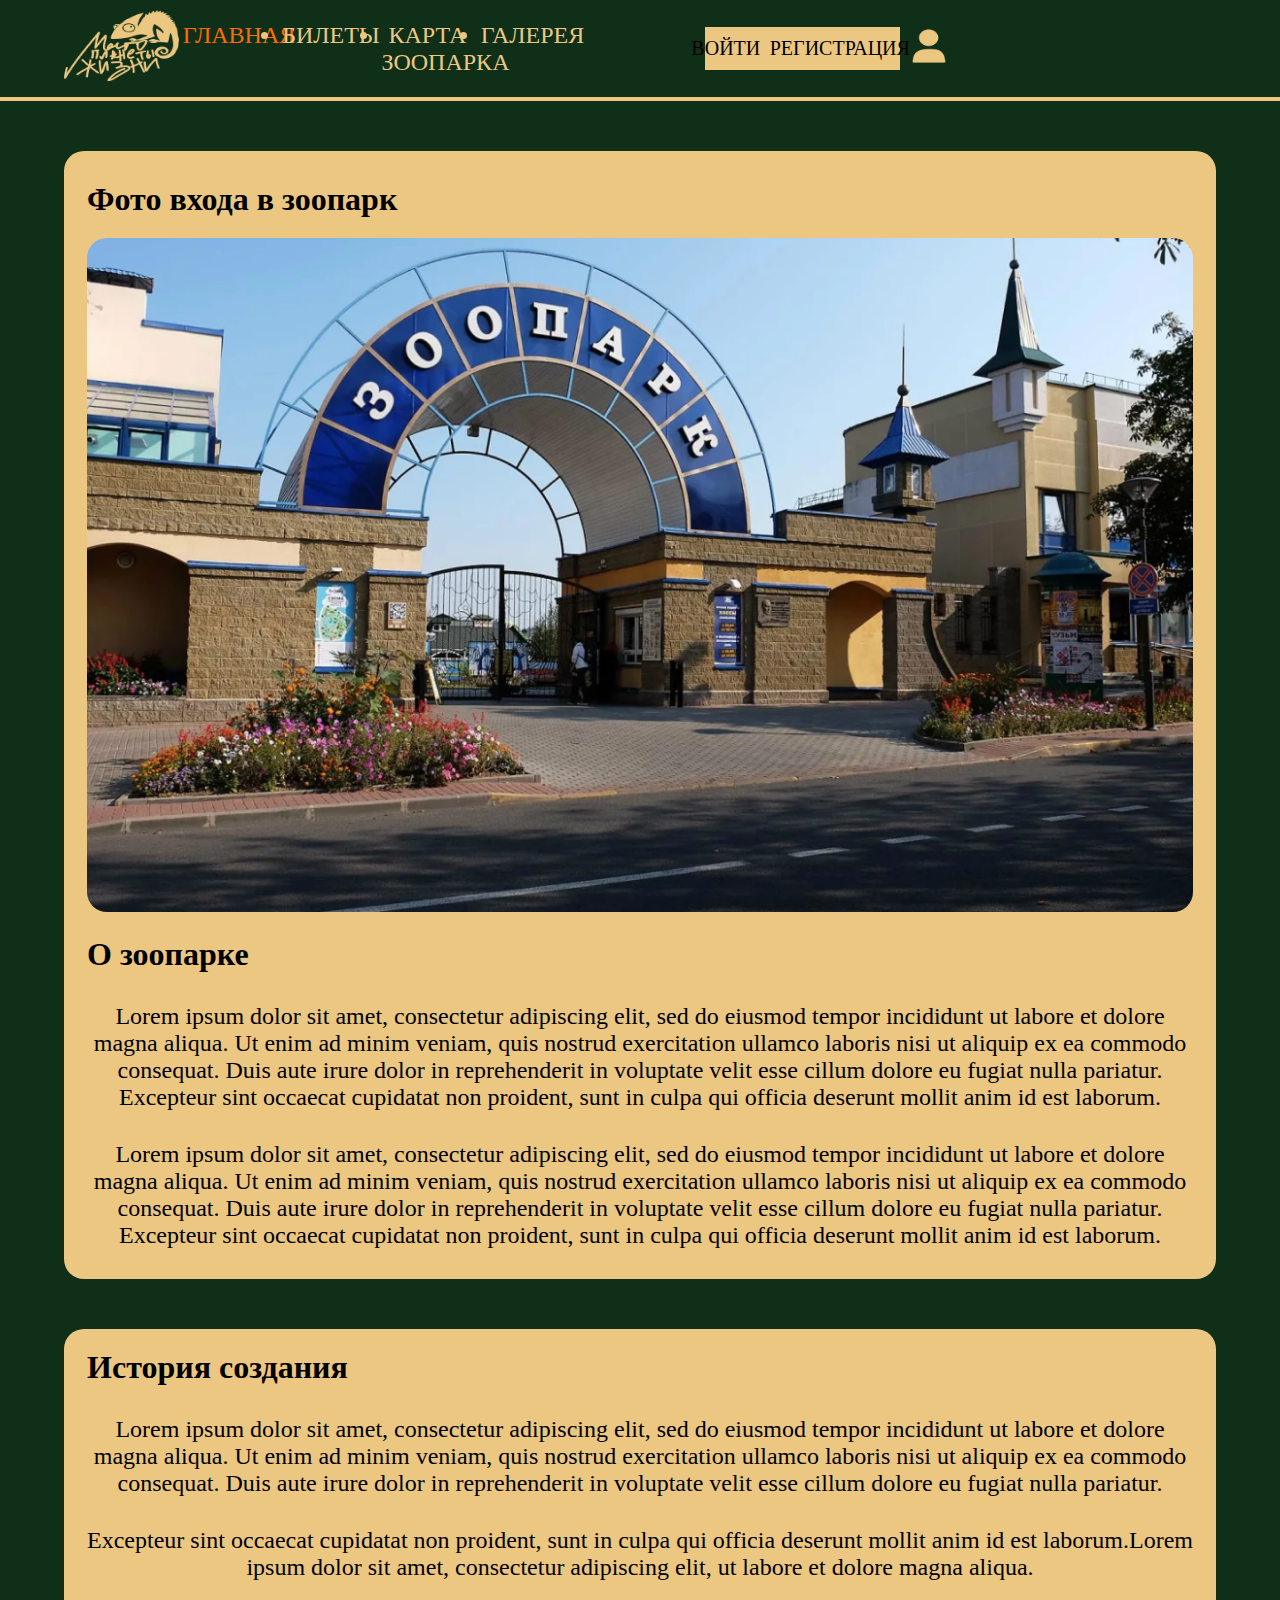
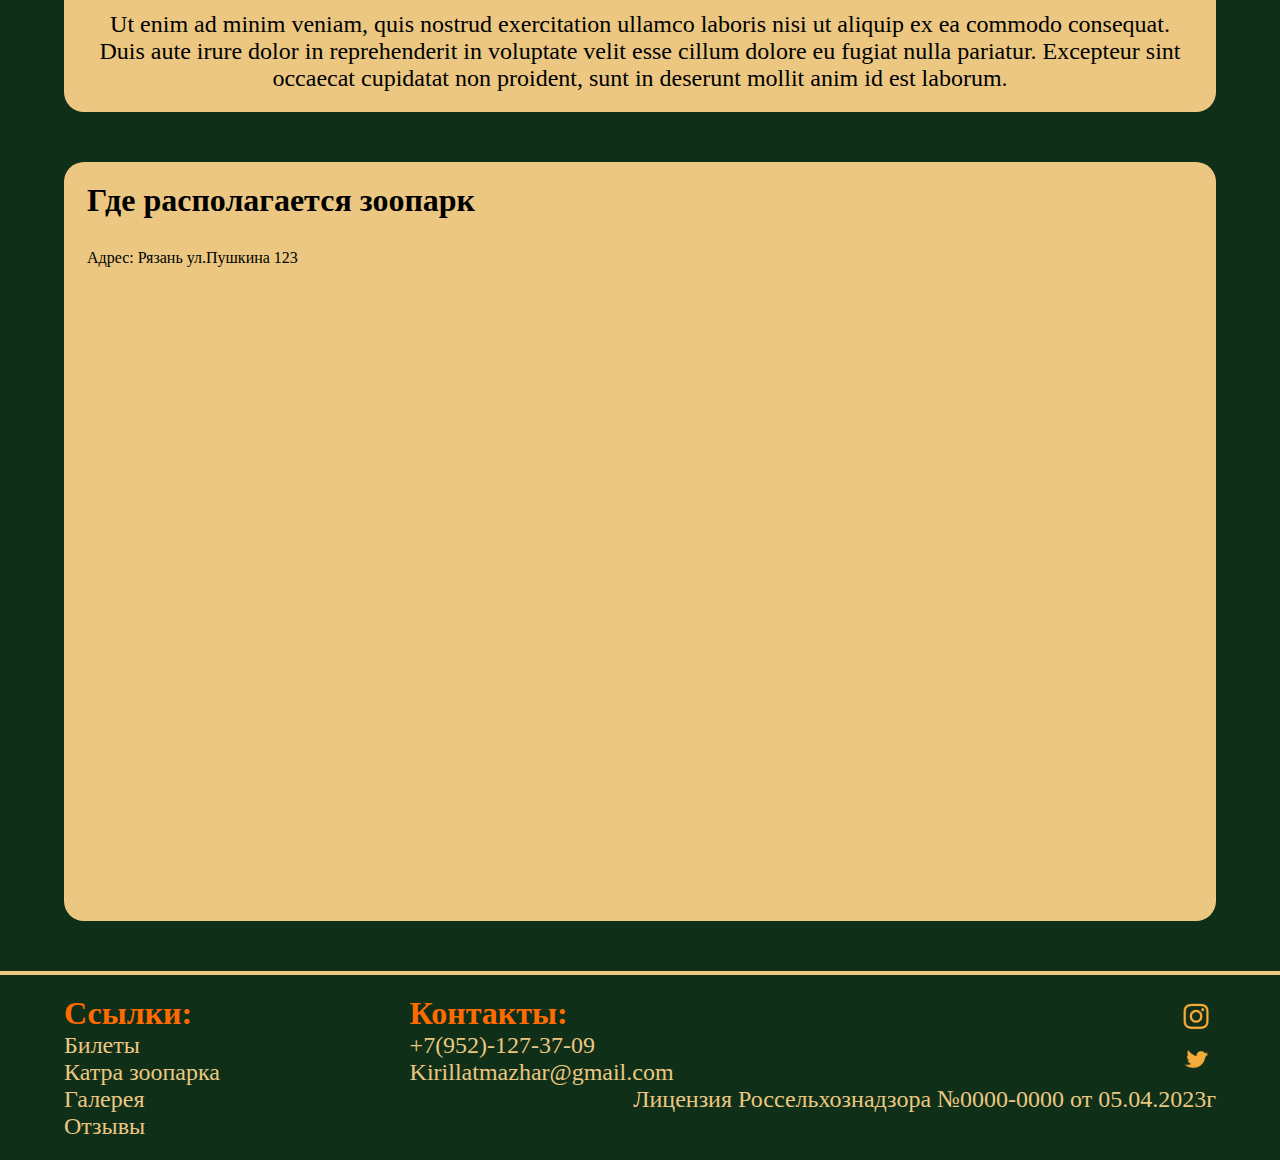
==== Главная/index.html @ e77accc0 "beginning" ====
<!DOCTYPE html>
<html>
    <div class="site">
    <head>
        <meta charset="UTF-8">
        <meta http-equiv="X-UA-Compatible" content="IE=edge">
        <meta name="viewport" content="width=device-width, initial-scale=1.0">
        <title>Зоопарк</title>
        <link rel="stylesheet" href="style.css">
    </head>
    <body>
        <div class="header">
            <div class="logo">
                <img src="../img/logo.png" width="100%">
            </div>
            <div class="menu">
                <nav>
                   <ul class="pages"> 
                        <li class="link_active"><a href="index.html">ГЛАВНАЯ</a></li>
                        <li class="link"><a href="../Билеты/index.html">БИЛЕТЫ</a></li>
                        <li class="link"><a href="../Карта зоопарка/index.html">КАРТА ЗООПАРКА</a></li>
                        <li class="link"><a href="../Галерея/index.html">ГАЛЕРЕЯ</a></li>
                   </ul>
                </nav>
            </div>
            <!-- <div class="pages">
                <div class="link_active"><a href="index.html">ГЛАВНАЯ</a></div>
                <div class="link"><a href="../Билеты/index.html">БИЛЕТЫ</a></div>
                <div class="link"><a href="../Карта зоопарка/index.html">КАРТА ЗООПАРКА</a></div>
                <div class="link"><a href="../Галерея/index.html">ГАЛЕРЕЯ</a></div>
            </div> -->
            <div class="account">
                <div class="account_link"><a href="index.html">ВОЙТИ</a></div>
                <div class="account_link"><a href="index.html">РЕГИСТРАЦИЯ</a></div>
            </div>
            <div class="personal_account"><a href="index.html"><img src="../img/Union.png" width="100%"></a></div>
        </div>
        <div class="line"></div>
        <div class="content">
            <div class="block1">
                <h1>Фото входа в зоопарк</h1>
                <img src="../img/image 1.png" width="100%">
                <h1>О зоопарке</h1>
                <p>Lorem ipsum dolor sit amet, consectetur adipiscing elit, sed do eiusmod tempor incididunt ut labore et dolore magna aliqua. Ut enim ad minim veniam, quis nostrud exercitation ullamco laboris nisi ut aliquip ex ea commodo consequat. Duis aute irure dolor in reprehenderit in voluptate velit esse cillum dolore eu fugiat nulla pariatur. Excepteur sint occaecat cupidatat non proident, sunt in culpa qui officia deserunt mollit anim id est laborum.</p>
                <p>Lorem ipsum dolor sit amet, consectetur adipiscing elit, sed do eiusmod tempor incididunt ut labore et dolore magna aliqua. Ut enim ad minim veniam, quis nostrud exercitation ullamco laboris nisi ut aliquip ex ea commodo consequat. Duis aute irure dolor in reprehenderit in voluptate velit esse cillum dolore eu fugiat nulla pariatur. Excepteur sint occaecat cupidatat non proident, sunt in culpa qui officia deserunt mollit anim id est laborum.</p>
            </div>
            <div class="block2">
                <h1>История создания</h1>
                <p>Lorem ipsum dolor sit amet, consectetur adipiscing elit, sed do eiusmod tempor incididunt ut labore et dolore magna aliqua. Ut enim ad minim veniam, quis nostrud exercitation ullamco laboris nisi ut aliquip ex ea commodo consequat. Duis aute irure dolor in reprehenderit in voluptate velit esse cillum dolore eu fugiat nulla pariatur.  </p>
                <p>Excepteur sint occaecat cupidatat non proident, sunt in culpa qui officia deserunt mollit anim id est laborum.Lorem ipsum dolor sit amet, consectetur adipiscing elit, ut labore et dolore magna aliqua.</p>
                <p>Ut enim ad minim veniam, quis nostrud exercitation ullamco laboris nisi ut aliquip ex ea commodo consequat. Duis aute irure dolor in reprehenderit in voluptate velit esse cillum dolore eu fugiat nulla pariatur. Excepteur sint occaecat cupidatat non proident, sunt in deserunt mollit anim id est laborum.</p>
            </div>
            <div class="block3">
                <h1>Где располагается зоопарк</h1>
                <p>Адрес: Рязань ул.Пушкина 123</p>
                <iframe src="https://yandex.ru/map-widget/v1/?um=constructor%3A5a10cf33babb65674a3f33eb2f66e3023f70324e07443ee4d273823384a100ee&amp;source=constructor" width="500" height="400" frameborder="0"></iframe>
            </div>
        </div>
        <div class="line"></div>
        <div class="footer">
            <div class="link_footer">
                <h1>Ссылки:</h1>
                <div class="link_footer1"><a href="../Билеты/index.html">Билеты</a></div>
                <div class="link_footer1"><a href="../Карта зоопарка/index.html">Катра зоопарка</a></div>
                <div class="link_footer1"><a href="../Галерея/index.html">Галерея</a></div>
                <div class="link_footer1"><a href="index.html">Отзывы</a></div>
            </div>
            <div class="contacts">
                <div class="contacts1">
                    <div class="contacts2">
                        <h1>Контакты:</h1>
                        <a href="tel:+79521273709">+7(952)-127-37-09</a><br>
                        <a href="mailto:kirillatmazhar@gmail.com">Kirillatmazhar@gmail.com</a>
                    </div>
                    <div class="social_network">
                        <a href="https://instagram.com"><img src="../img/instagram2 1.png" width="100%"></a>
                        <a href="http://twitter.com/"><img src="../img/twitter2 1.png" width="100%"></a>
                    </div>
                </div> 
                <div class="lyceum">Лицензия Россельхознадзора №0000-0000 от 05.04.2023г</div>  
            </div>
        </div>
        </div>
    </body>
</html>
---- Главная/style.css ----
*{
    margin: 0;
    padding: 0;
    box-sizing: border-box;
}
body{
    width: 100%;
    display: flex;
    align-items: center;
    justify-content: center;
    background-color: #334b39;
}
.site{
    width: 100%;
    max-width: 2500px;
    
}
.header {
    margin: 0;
    padding: 10px 5% 10px 5% ;
    font-size: 24px;
    color: #EBC781;
    width: 100%;
    background: #0F2F18;
    display: flex;
    align-items: center;

}
.logo {
    width: 10%;
}
.pages{
    width: 70%;
    display: flex;
}
.link , .link_active {
 margin: 1%;
 width: 25%;
 text-align: center;
}
.account{
    width: 17%;
    height: 43px;
    padding: 0 0 0 0.5%;
    display: flex;
    align-items: center;
    justify-content: center;
    font-size: 20px;
    background-color: #EBC781;
    
}
.account_link {
 margin: 0 5% 0 0;
}
.link a, .link_active a, .account_link a{
    text-decoration: none;
}
.link a{color:#EBC781;}
.link_active a{color: #FF6B00;}
.account_link a{color: #000;}
.personal_account{
    width: 3%;
    margin: 0 0 0 1%;   
}
.line{
    width: 100%;
    height: 4px;
    background:#EBC781;
}
.content{
    margin: 0;
    padding: 50px 5% 50px 5%;
    background-color: #0F2F18;
    width: 100%;
    height: auto;
}
.block1, .block2 , .block3{
    margin: 0;
    padding: 20px 2% 20px 2%;
    width: 100%;
    height: auto;
    background-color: #EBC781;
    border-radius: 20px;
}
.block1 *{
    margin: 10px 0 10px 0 ;
}
.block1 img {
    border-radius: 20px;
}
.block1 p ,.block2 p{
    text-align: center;
    font-size: 24px;
    margin-top: 30px;
}
.block2, .block3{margin-top: 50px;}
.block3 p{
    margin: 30px 0 30px 0;
}
.block3 iframe{
    width: 100%;
    height: 600px;
}
.block3 iframe{
    border-radius: 20px;
}
.footer{
    margin: 0;
    padding: 20px 5% 20px 5%;
    background-color: #0F2F18;
    width: 100%;
    height: auto;
    display: flex;
}
.link_footer h1, .contacts2 h1{
    color: #FF6B00;
}
.link_footer a{
    text-decoration: none;
    color: #EBC781;
    font-size: 24px;
}
.contacts1{
    display: flex;

}
.contacts2 a {
    text-decoration: none;
    color: #EBC781;
    font-size: 24px;
}
.lyceum {
    color: #EBC781;
    font-size: 24px;
    text-align: end;
}
.link_footer{width: 30%;}
.contacts {width: 70%;}
.contacts2{
    width: 95%;
    
}
.social_network{
    width: 5%;
}

@media screen and (max-width: 1000px){
    
}
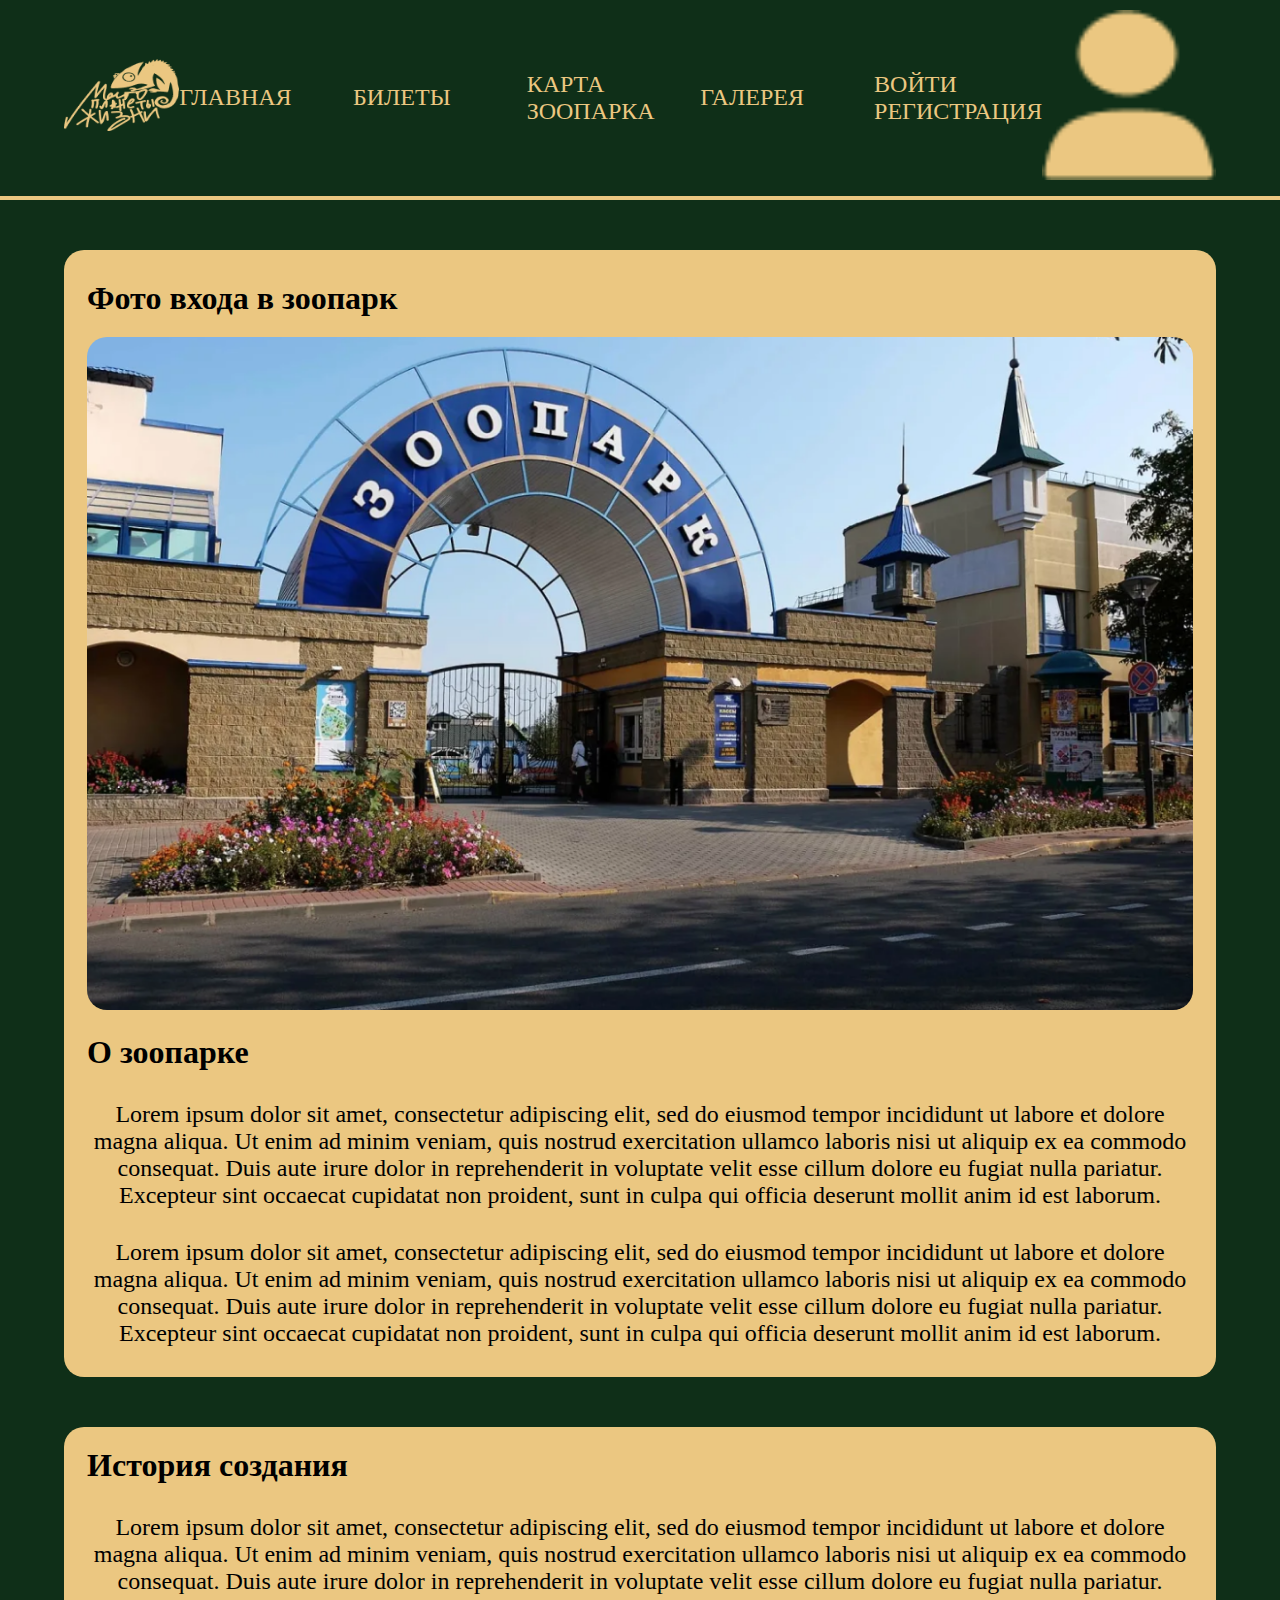
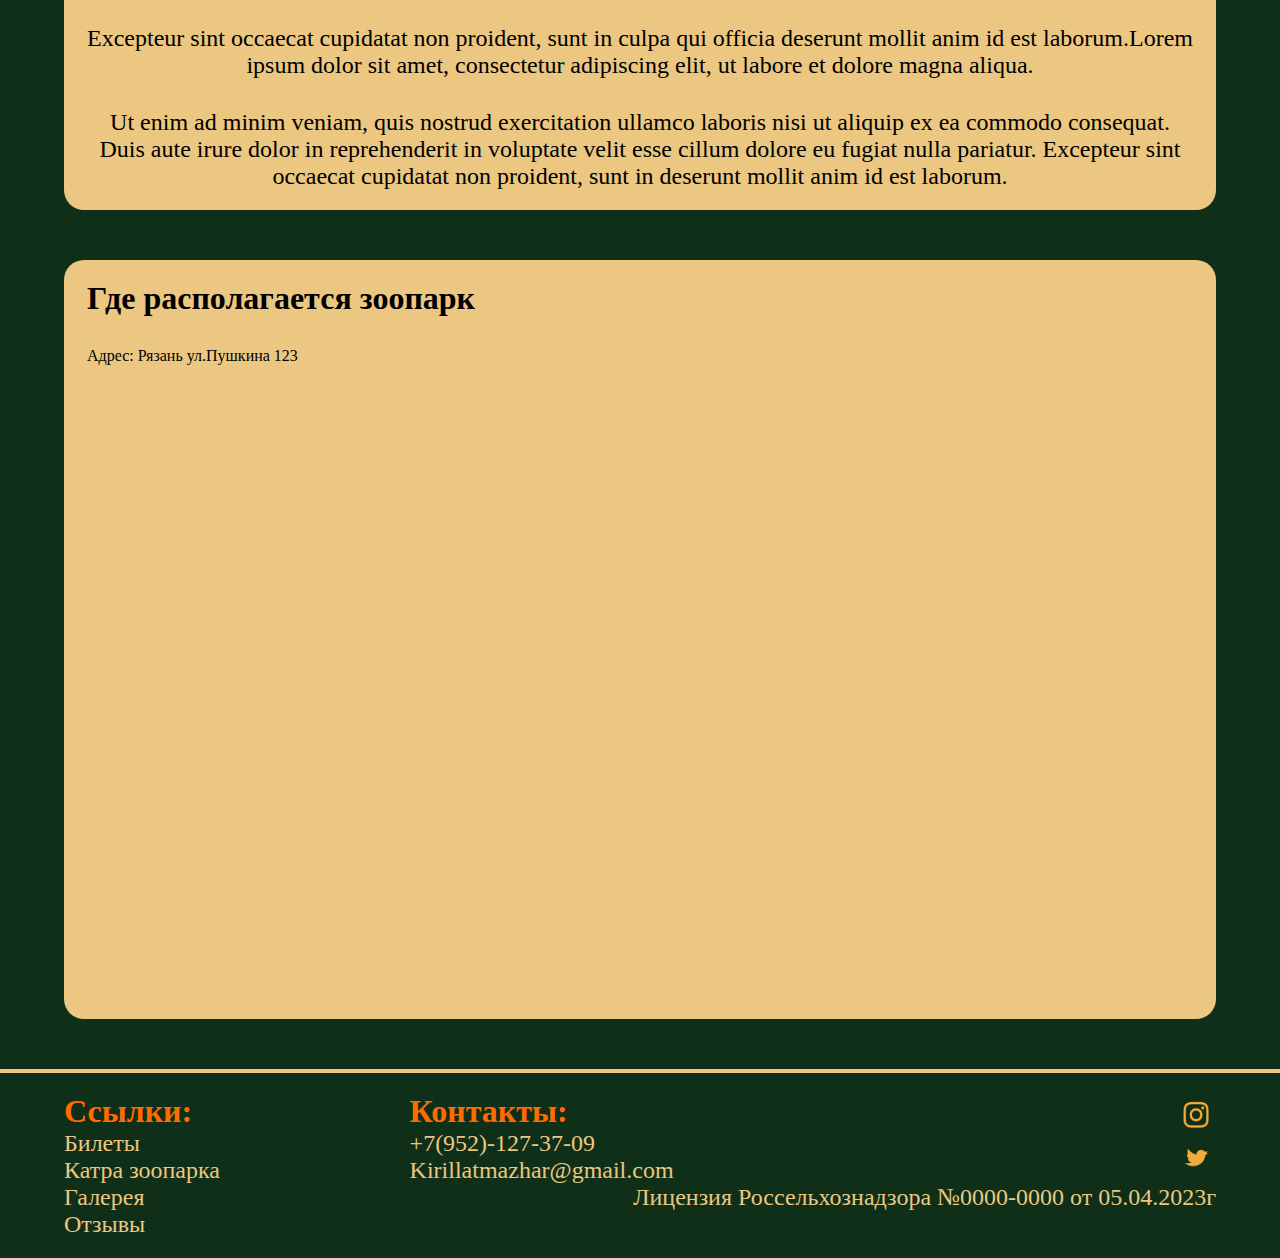
==== commit 0c49c5d8: "tray1 header" ====
--- a/Главная/index.html
+++ b/Главная/index.html
@@ -15,11 +15,16 @@
             </div>
             <div class="menu">
                 <nav>
-                   <ul class="pages"> 
-                        <li class="link_active"><a href="index.html">ГЛАВНАЯ</a></li>
-                        <li class="link"><a href="../Билеты/index.html">БИЛЕТЫ</a></li>
-                        <li class="link"><a href="../Карта зоопарка/index.html">КАРТА ЗООПАРКА</a></li>
-                        <li class="link"><a href="../Галерея/index.html">ГАЛЕРЕЯ</a></li>
+                   <ul class="menu1"> 
+                        <li><a href="index.html">ГЛАВНАЯ</a></li>
+                        <li><a href="../Билеты/index.html">БИЛЕТЫ</a></li>
+                        <li><a href="../Карта зоопарка/index.html">КАРТА ЗООПАРКА</a></li>
+                        <li><a href="../Галерея/index.html">ГАЛЕРЕЯ</a></li>
+                        <div class="login">
+                        <li><a href="index.html">ВОЙТИ</a></li>
+                        <li><a href="index.html">РЕГИСТРАЦИЯ</a></li>
+                        </div>
+                        <li><a href="index.html"><img src="../img/Union.png" width="100%"></a></li>
                    </ul>
                 </nav>
             </div>
@@ -29,11 +34,11 @@
                 <div class="link"><a href="../Карта зоопарка/index.html">КАРТА ЗООПАРКА</a></div>
                 <div class="link"><a href="../Галерея/index.html">ГАЛЕРЕЯ</a></div>
             </div> -->
-            <div class="account">
+            <!-- <div class="account">
                 <div class="account_link"><a href="index.html">ВОЙТИ</a></div>
                 <div class="account_link"><a href="index.html">РЕГИСТРАЦИЯ</a></div>
             </div>
-            <div class="personal_account"><a href="index.html"><img src="../img/Union.png" width="100%"></a></div>
+            <div class="personal_account"><a href="index.html"><img src="../img/Union.png" width="100%"></a></div> -->
         </div>
         <div class="line"></div>
         <div class="content">
--- a/Главная/style.css
+++ b/Главная/style.css
@@ -29,39 +29,46 @@
 .logo {
     width: 10%;
 }
-.pages{
-    width: 70%;
-    display: flex;
+.menu{
+    width: 90%;
 }
-.link , .link_active {
- margin: 1%;
- width: 25%;
- text-align: center;
+.menu li {
+	list-style-type: none;
+    width: 17.5%;
 }
-.account{
-    width: 17%;
-    height: 43px;
-    padding: 0 0 0 0.5%;
+.menu li a{
+    text-decoration: none;
+    color: #EBC781;
+    font-size: 24px;
+
+}
+.menu1 {
     display: flex;
     align-items: center;
     justify-content: center;
+}
+.account{
+    display: flex;
     font-size: 20px;
-    background-color: #EBC781;
-    
+    background: #EBC781;
+    width: 17%;
+    height: 43px;
+    align-items: center;
+    justify-content: center;
 }
-.account_link {
- margin: 0 5% 0 0;
+.account li a{
+    font-size: 20px;
+    color: black;
+    margin: 0 5px 0 5px;
 }
-.link a, .link_active a, .account_link a{
-    text-decoration: none;
+.account li a:hover{
+    color: #FF6B00;
 }
-.link a{color:#EBC781;}
-.link_active a{color: #FF6B00;}
-.account_link a{color: #000;}
-.personal_account{
-    width: 3%;
-    margin: 0 0 0 1%;   
-}
+
+
+
+
+
 .line{
     width: 100%;
     height: 4px;
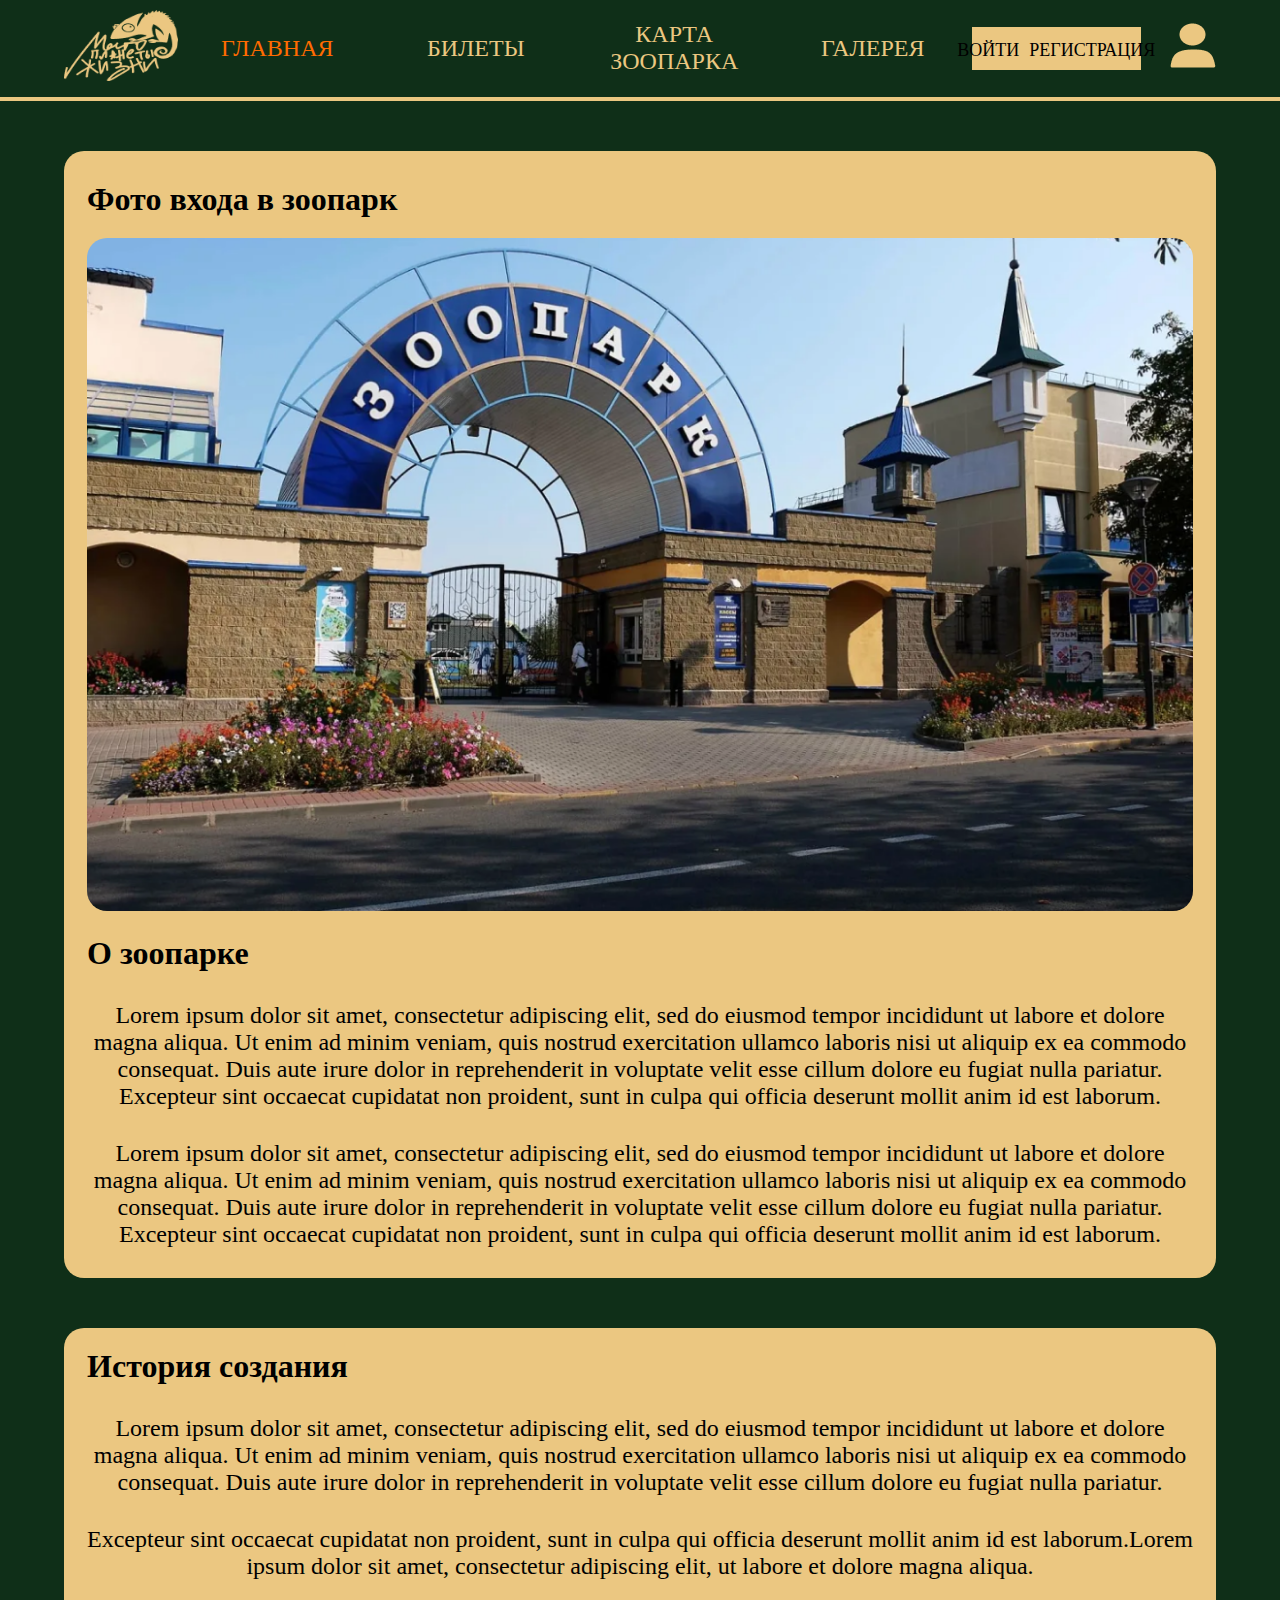
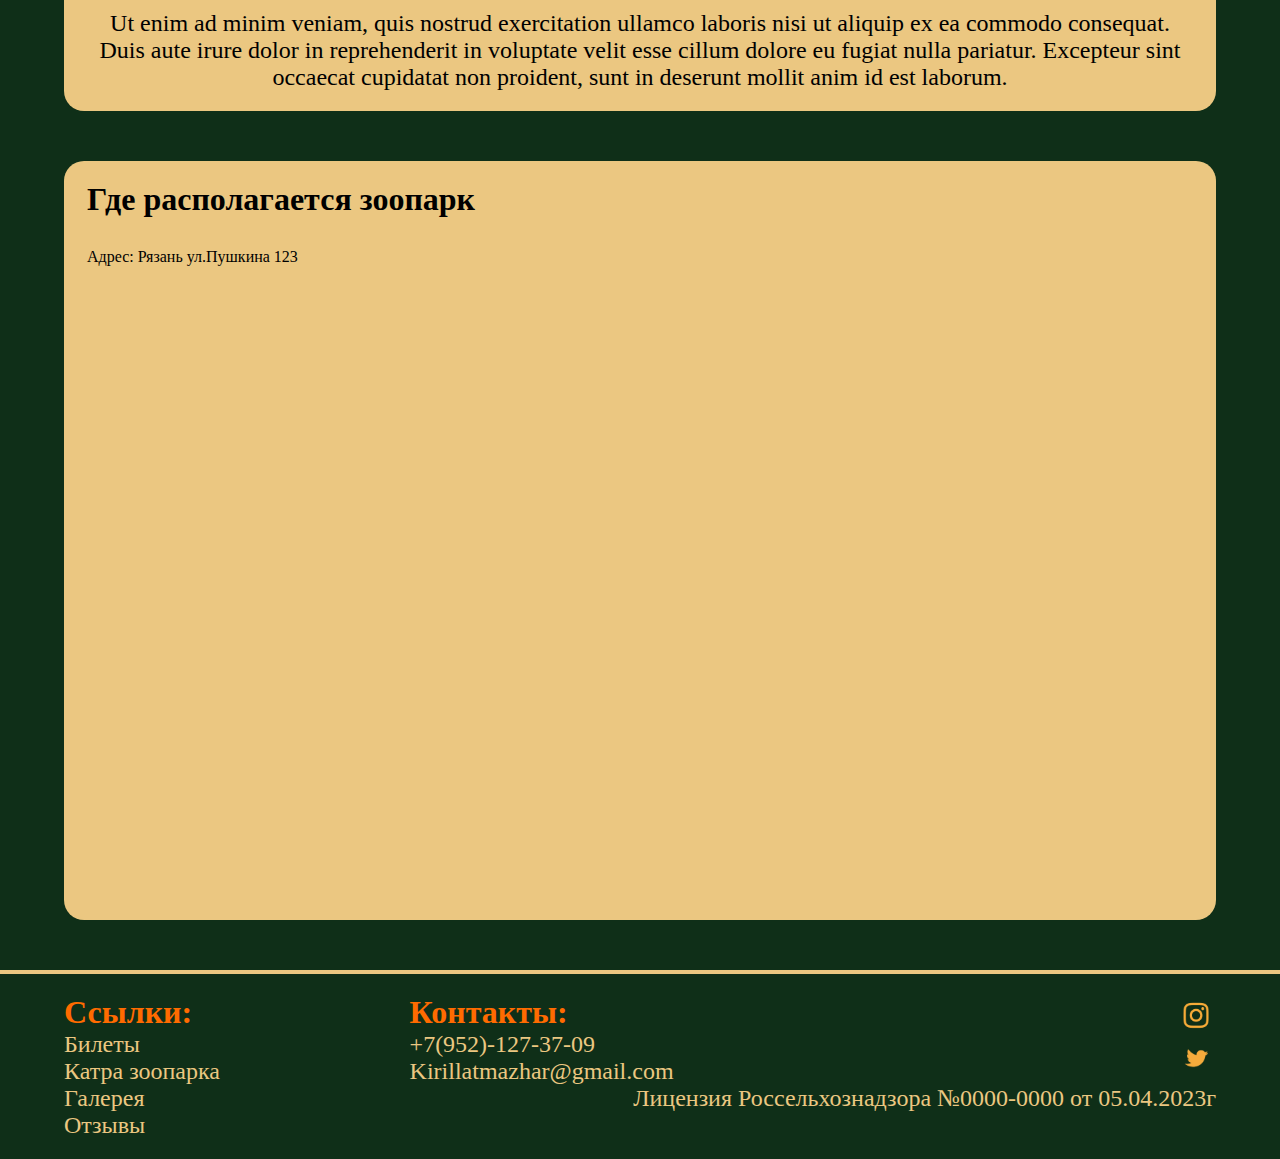
==== commit 70e02fe9: "header tray2" ====
--- a/Главная/index.html
+++ b/Главная/index.html
@@ -16,29 +16,20 @@
             <div class="menu">
                 <nav>
                    <ul class="menu1"> 
-                        <li><a href="index.html">ГЛАВНАЯ</a></li>
-                        <li><a href="../Билеты/index.html">БИЛЕТЫ</a></li>
-                        <li><a href="../Карта зоопарка/index.html">КАРТА ЗООПАРКА</a></li>
-                        <li><a href="../Галерея/index.html">ГАЛЕРЕЯ</a></li>
+                        <li class="link_activ"><a href="index.html">ГЛАВНАЯ</a></li>
+                        <li class="link"><a href="../Билеты/index.html">БИЛЕТЫ</a></li>
+                        <li class="link"><a href="../Карта зоопарка/index.html">КАРТА ЗООПАРКА</a></li>
+                        <li class="link"><a href="../Галерея/index.html">ГАЛЕРЕЯ</a></li>
                         <div class="login">
-                        <li><a href="index.html">ВОЙТИ</a></li>
-                        <li><a href="index.html">РЕГИСТРАЦИЯ</a></li>
+                            <li><a href="index.html">ВОЙТИ</a></li>
+                            <li><a href="index.html">РЕГИСТРАЦИЯ</a></li>
                         </div>
-                        <li><a href="index.html"><img src="../img/Union.png" width="100%"></a></li>
                    </ul>
                 </nav>
             </div>
-            <!-- <div class="pages">
-                <div class="link_active"><a href="index.html">ГЛАВНАЯ</a></div>
-                <div class="link"><a href="../Билеты/index.html">БИЛЕТЫ</a></div>
-                <div class="link"><a href="../Карта зоопарка/index.html">КАРТА ЗООПАРКА</a></div>
-                <div class="link"><a href="../Галерея/index.html">ГАЛЕРЕЯ</a></div>
-            </div> -->
-            <!-- <div class="account">
-                <div class="account_link"><a href="index.html">ВОЙТИ</a></div>
-                <div class="account_link"><a href="index.html">РЕГИСТРАЦИЯ</a></div>
+            <div class="profile">   
+                <a href="index.html"><img src="../img/Union.png" width="100%"></a>
             </div>
-            <div class="personal_account"><a href="index.html"><img src="../img/Union.png" width="100%"></a></div> -->
         </div>
         <div class="line"></div>
         <div class="content">
--- a/Главная/style.css
+++ b/Главная/style.css
@@ -30,40 +30,52 @@
     width: 10%;
 }
 .menu{
-    width: 90%;
+    width: 87%;
 }
 .menu li {
 	list-style-type: none;
-    width: 17.5%;
 }
 .menu li a{
     text-decoration: none;
+    font-size: 24px;
+}
+.menu1{
+    display: flex;
+    width: 100%;
+    align-items: center;
+    
+}
+.link , .link_activ{
+    width: 20%;
+    text-align: center;
+}
+.link_activ a{
+    color: #FF6B00;
+}
+.link a{
     color: #EBC781;
-    font-size: 24px;
-
 }
-.menu1 {
+.login{
     display: flex;
+    width: 17%;
+    margin: 0 3% 0 0;
+    background: #EBC781;
     align-items: center;
     justify-content: center;
+    height: 43px;
 }
-.account{
-    display: flex;
-    font-size: 20px;
-    background: #EBC781;
-    width: 17%;
-    height: 43px;
-    align-items: center;
-    justify-content: center;
-}
-.account li a{
-    font-size: 20px;
+.login li a{
     color: black;
+    font-size: 18px;
     margin: 0 5px 0 5px;
 }
-.account li a:hover{
-    color: #FF6B00;
+.login li a:hover{
+ color: #FF6B00;
 }
+
+
+
+
 
 
 
